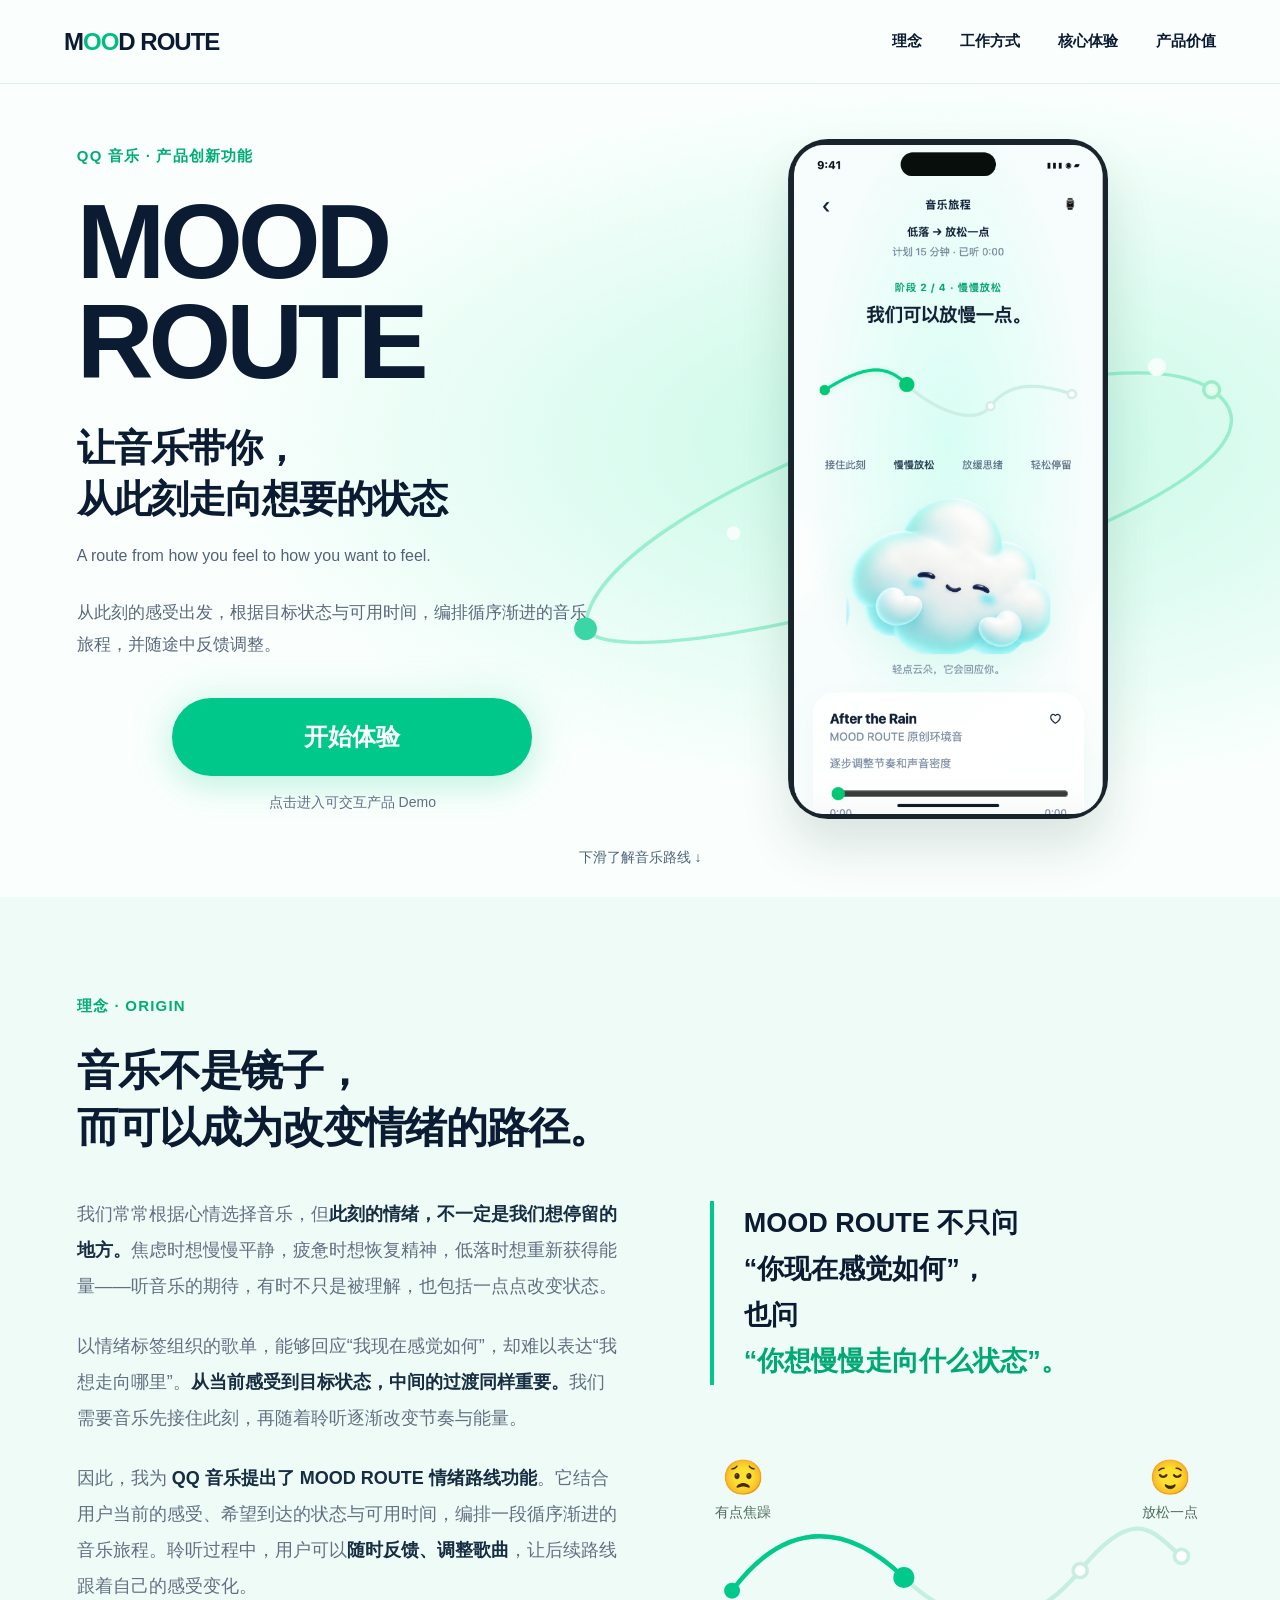
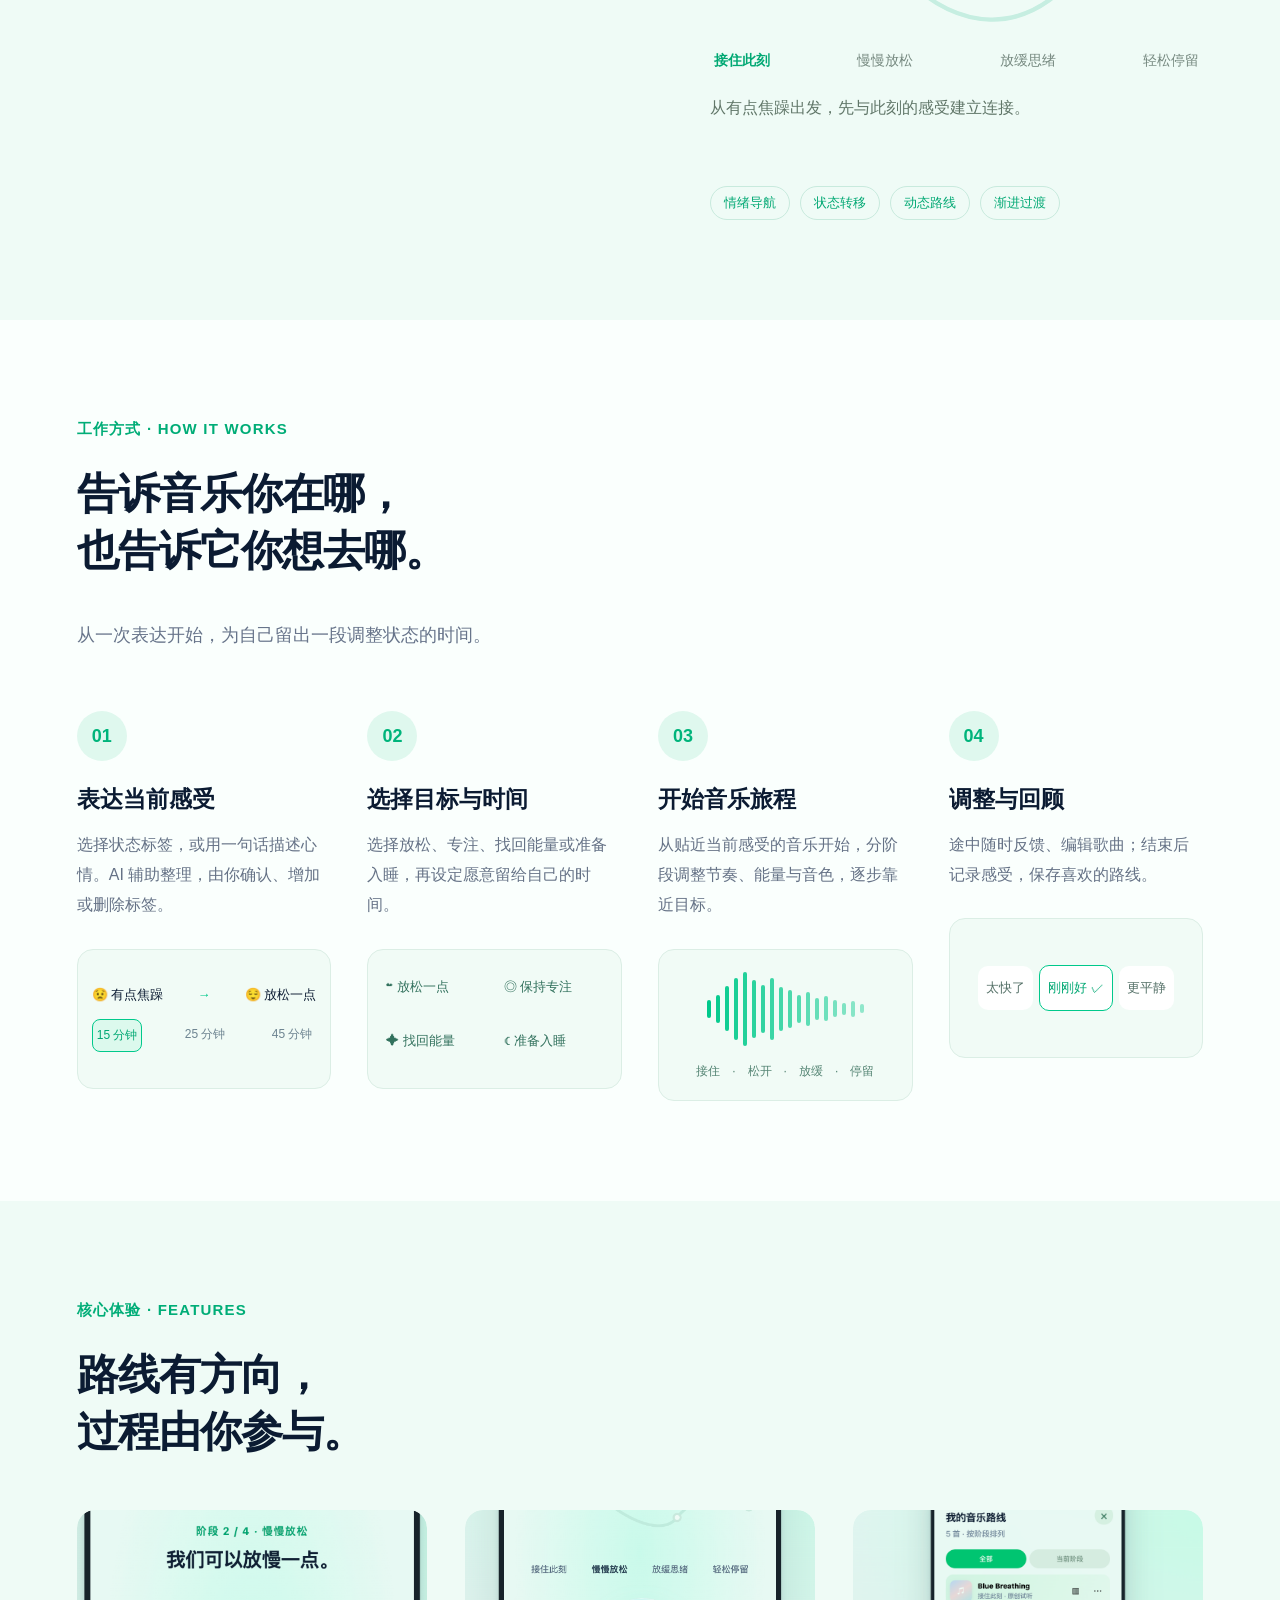
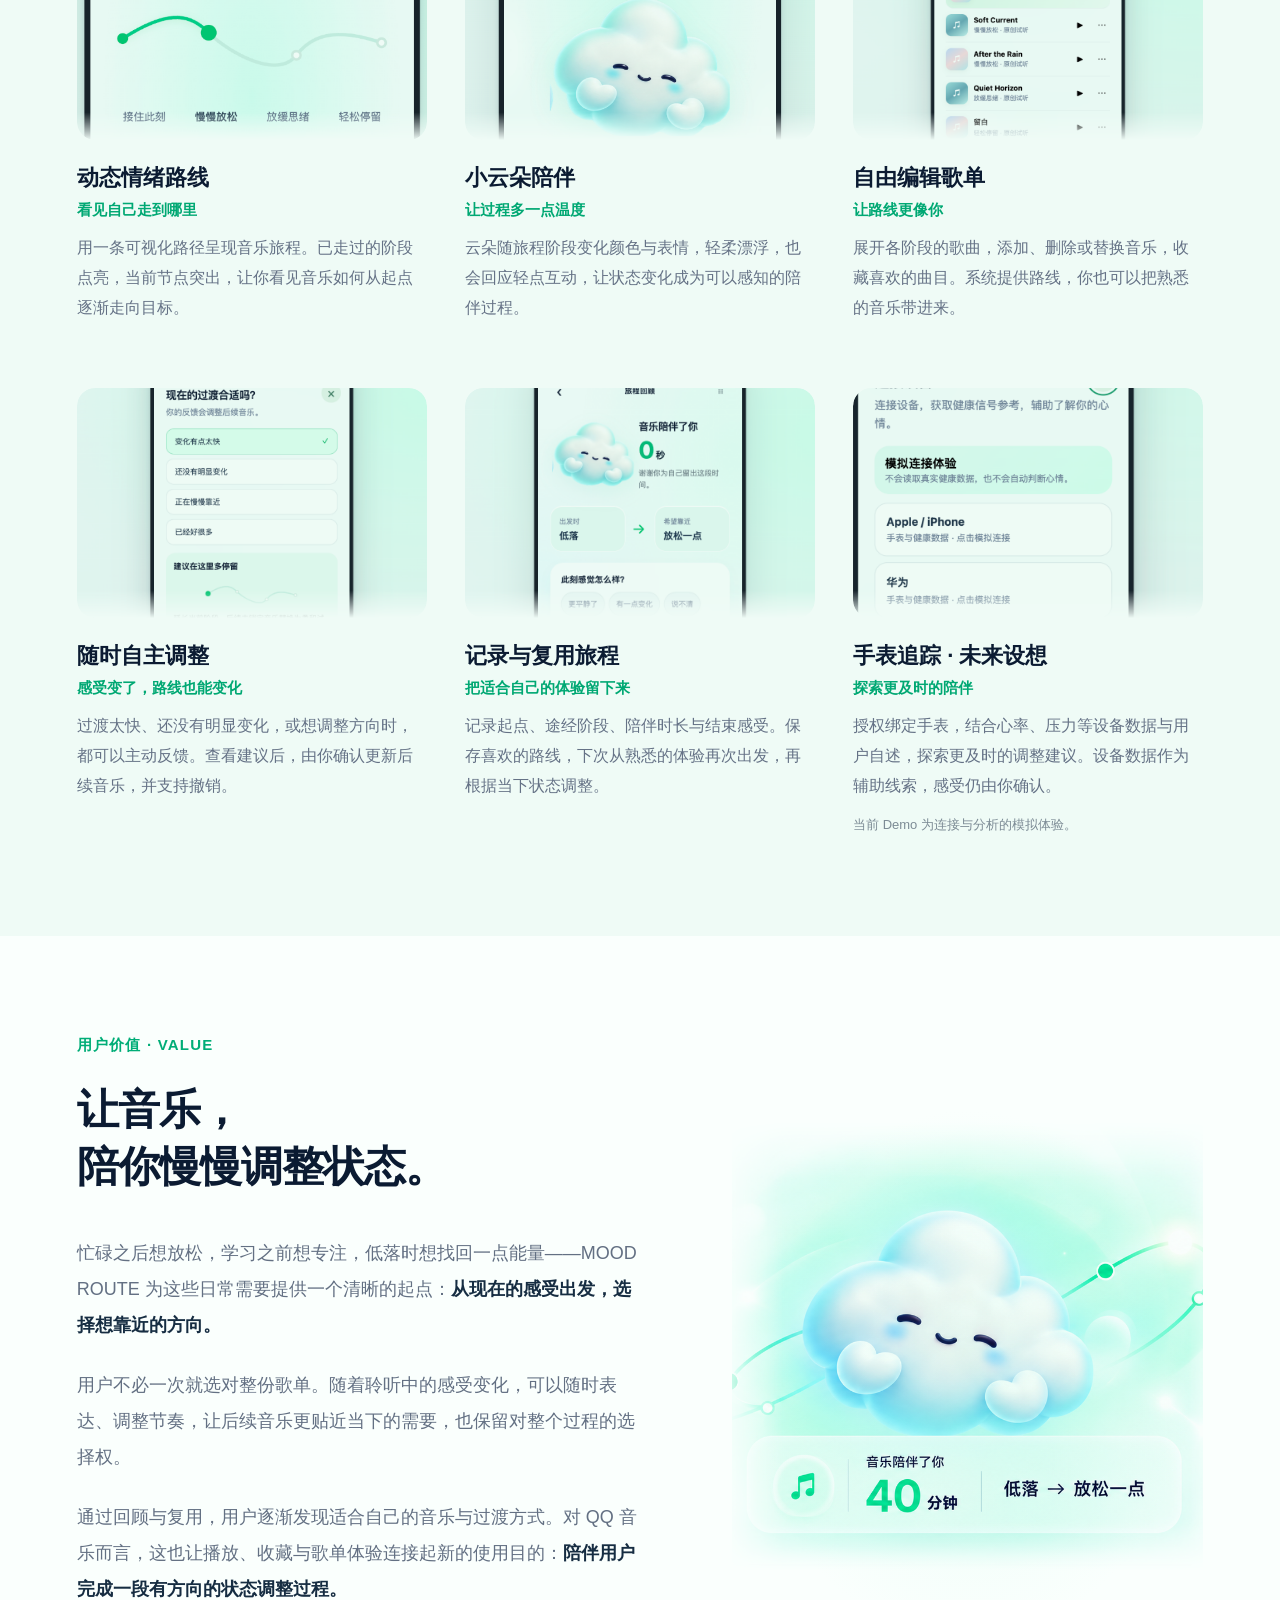
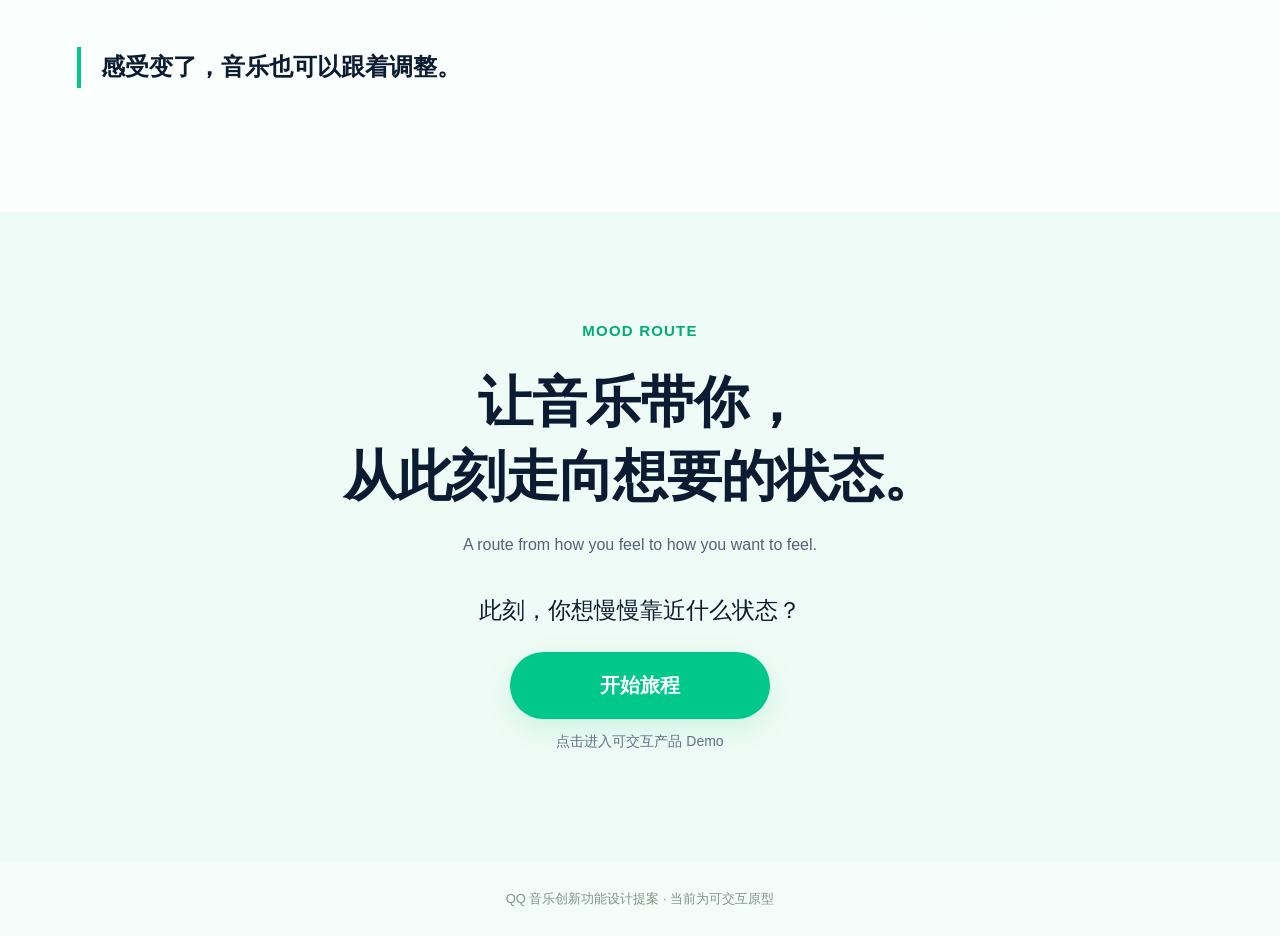
==== index.html @ 5daca17f "Deploy MOOD ROUTE site" ====
<!doctype html><html lang="zh-CN"><head><meta charset="utf-8"><meta name="viewport" content="width=device-width, initial-scale=1"><meta name="theme-color" content="#f3fcf8"><meta name="description" content="MOOD ROUTE，面向 QQ 音乐的情绪路线创新功能。让音乐带你，从此刻走向想要的状态。"><title>MOOD ROUTE · 让音乐带你</title><style>*{box-sizing:border-box}html{scroll-behavior:smooth;scroll-padding-top:90px}body{margin:0;font-family:Inter,"PingFang SC","Microsoft YaHei",sans-serif;color:#0b1b32;background:#fafffd}a{color:inherit;text-decoration:none}button{font:inherit;cursor:pointer}header{height:84px;display:flex;align-items:center;gap:42px;padding:0 5%;position:sticky;top:0;background:#fafffde8;backdrop-filter:blur(18px);z-index:10;border-bottom:1px solid #dfefe7}.logo{font-size:24px;font-weight:900;letter-spacing:-1px;white-space:nowrap}.logo span{color:#00bd82}nav{display:flex;gap:32px;margin-left:auto;font-size:15px;font-weight:600}nav a{position:relative;padding:10px 0}nav a.active:after{content:"";position:absolute;bottom:0;left:0;right:0;height:2px;background:#00bd82}.nav-cta{background:#0b1b32;color:white;padding:12px 22px;border-radius:28px;font-size:14px}.wrap{width:min(1280px,88%);margin:auto}section{padding:100px 0;position:relative;overflow:hidden;scroll-margin-top:0}section:nth-child(even){background:#effbf6}.eyebrow{color:#00ad77;font-weight:750;font-size:15px;letter-spacing:1.2px;margin-bottom:26px}.hero{padding:55px 0 30px;background:radial-gradient(ellipse at 78% 42%,#bcf5df,transparent 48%),#fafffd}.hero-grid{display:grid;grid-template-columns:1.1fr 1fr;align-items:center;gap:80px}h1{font-size:clamp(74px,8vw,125px);line-height:.91;letter-spacing:-6px;margin:0 0 30px;font-weight:900}.title-dot{color:#00c78a}h2{font-size:clamp(28px,2.6vw,40px);line-height:1.4;margin:0 0 18px;letter-spacing:-1px}.english{font-size:16px;line-height:1.6;color:#536279}.hero-copy{font-size:17px;line-height:1.9;max-width:490px;color:#5a687b;margin:28px 0}.cta{display:inline-flex;align-items:center;justify-content:center;background:#00c78a;color:white;font-size:20px;font-weight:750;min-width:260px;padding:20px 40px;border-radius:40px;box-shadow:0 10px 28px #00bf7c24;transition:transform .2s,background .2s}.cta:hover{background:#00ad78;transform:translateY(-3px)}.helper{font-size:14px;color:#627084;margin-top:14px}.hero-art{position:relative;display:grid;justify-items:center}.phone{width:320px;height:675px;border-radius:48px;border:6px solid #14252b;box-shadow:0 28px 50px #11372922;position:relative;z-index:1}.screenshot{background-image:var(--shot);background-size:auto 122%;background-position:center bottom;background-repeat:no-repeat;background-color:#f4fcfa}.orbit{position:absolute;width:560px;height:350px;border:1px solid #00c98b66;border-radius:50%;transform:rotate(-24deg);top:180px}.art-label{font-size:14px;color:#5d8778;margin-top:23px}.scroll{display:block;text-align:center;font-size:14px;color:#5b6e70;margin-top:30px}.section-title{font-size:clamp(32px,3.3vw,50px);line-height:1.35;font-weight:800;max-width:1000px;margin-bottom:40px}.origin-grid{display:grid;grid-template-columns:1.1fr 1fr;gap:90px}.prose p{font-size:18px;line-height:2;color:#637083;margin:0 0 24px}.prose strong{color:#162d42;font-weight:750}.origin-aside{padding-top:5px}blockquote{margin:0 0 48px;border-left:4px solid #00c78a;padding-left:30px;font-size:27px;line-height:1.7;font-weight:700}blockquote em{font-style:normal;color:#00a873}.route-demo{padding:18px 0}.route-line{height:1px;background:linear-gradient(90deg,#00c78a,#c7eadd);margin:24px 25px -16px}.route-buttons{display:flex;justify-content:space-between;gap:5px}.route-buttons button{position:relative;border:0;background:#effbf6;padding:33px 4px 8px;font-size:14px;color:#75887f}.route-buttons button:before{content:"";position:absolute;top:8px;left:calc(50% - 6px);width:12px;height:12px;border:3px solid #c9ecdf;border-radius:50%;background:#effbf6}.route-buttons button.active{color:#00a873;font-weight:700}.route-buttons button.active:before{background:#00c78a;border-color:#00c78a;box-shadow:0 0 0 6px #00c78a18}#stage-copy{font-size:16px;line-height:1.8;color:#607668;min-height:58px}.tags{display:flex;flex-wrap:wrap;gap:10px}.tags span{border:1px solid #c8eadd;border-radius:30px;padding:7px 13px;color:#00a873;font-size:13px}.intro{font-size:18px;color:#67748a;line-height:1.8}.steps{display:grid;grid-template-columns:repeat(4,1fr);gap:36px;margin-top:60px}.number{font-size:18px;font-weight:750;color:#00b47b;display:inline-flex;align-items:center;justify-content:center;width:50px;height:50px;background:#dff8ee;border-radius:50%;margin-bottom:22px}h3{font-size:23px;margin:0 0 14px;line-height:1.4}.steps p,.feature p{font-size:16px;color:#657286;line-height:1.9;margin:0}.mini{display:flex;gap:8px;flex-wrap:wrap;margin-top:25px}.mini span{padding:9px 12px;background:#eaf9f2;border-radius:9px;font-size:13px;color:#229b74}.wave{font-size:30px;color:#00c78a;letter-spacing:3px;margin-top:24px}.features{display:grid;grid-template-columns:repeat(3,1fr);gap:64px 38px;margin-top:50px}.visual{display:block;position:relative;width:100%;height:230px;border:1px solid #d5ede2;border-radius:18px;background-color:#f7fdfb;background-image:var(--shot);background-size:auto 380%;background-position:center 44%;overflow:hidden;transition:transform .25s,border-color .25s}.visual:hover{transform:translateY(-5px);border-color:#00c78a}.visual.cloud{background-position:center 70%;background-size:auto 320%}.visual.list{background-position:center 58%;background-size:auto 220%}.visual.feedback{background-position:center 56%;background-size:auto 230%}.visual.record{background-position:center 42%;background-size:auto 240%}.visual.watch{background-position:center 49%;background-size:auto 250%}.zoom{position:absolute;bottom:12px;right:12px;border-radius:20px;padding:6px 10px;font-size:12px;background:#ffffffdc;color:#326756}.feature h3{margin:23px 0 7px;font-size:22px}.feature h4{font-size:15px;font-weight:600;color:#00a873;margin:0 0 13px}.future{font-size:13px;color:#7c8b95;display:block;line-height:1.7;margin-top:12px}.value-grid{display:grid;grid-template-columns:1.2fr 1fr;gap:90px;align-items:center}.value-quote{font-size:24px;font-weight:750;border-left:4px solid #00c78a;padding-left:20px;line-height:1.7;margin-top:40px}.report{text-align:center;padding:36px 30px 48px;border:1px solid #d4eee3;background:linear-gradient(150deg,#fff,#dcf9ed);border-radius:30px}.report img{width:100%;max-width:340px;height:220px;object-fit:contain}.report>span{display:block;font-size:20px;font-weight:600}.minutes{font-size:88px;font-weight:800;color:#00c78a;line-height:1.4}.minutes small{font-size:22px;color:#122b3e}.report-route{font-size:22px;font-weight:600;display:flex;justify-content:space-evenly;align-items:center}.report-route span{color:#00c78a;font-weight:400}.report p{font-size:15px;color:#718479;line-height:1.8;margin-top:30px}.report>small{color:#80988b;font-size:12px}.ending{text-align:center;background:radial-gradient(ellipse at bottom,#bff4e0,transparent 65%),#fafffd;min-height:650px;display:grid;align-items:center}.ending h2{font-size:clamp(36px,4.3vw,66px);line-height:1.35}.invitation{font-size:23px;margin:38px 0 26px}footer{text-align:center;padding:28px;font-size:13px;color:#819389;background:#f3fcf8}dialog{border:none;border-radius:24px;padding:28px 35px 20px;background:#f5fcf9;max-width:95vw;max-height:95vh;overflow:auto;color:#0b1b32}dialog::backdrop{background:#10283e99;backdrop-filter:blur(6px)}dialog h3{text-align:center;font-size:19px;padding-right:20px}.close{position:absolute;top:12px;right:14px;border:0;border-radius:50%;width:32px;height:32px;font-size:25px;background:#e0f3ea;color:#366d57}.preview-phone{height:min(70vh,720px);aspect-ratio: .47;border:5px solid #18302a;border-radius:36px;margin:auto}dialog p{font-size:13px;color:#748a7d;text-align:center}:focus-visible{outline:3px solid #059465;outline-offset:5px}@media(min-width:1600px){section{min-height:900px;display:flex;align-items:center}.hero{min-height:calc(100vh - 84px)}.scroll{position:absolute;bottom:20px;left:0;right:0}#features{min-height:1100px}.ending{min-height:850px}}@media(max-width:1000px){header{gap:20px}nav{gap:18px}.hero-grid{gap:35px}.phone{width:270px;height:570px}.origin-grid,.value-grid{gap:40px}.steps{grid-template-columns:repeat(2,1fr)}.features{grid-template-columns:repeat(2,1fr)}.section-title{font-size:38px}blockquote{font-size:23px}.orbit{width:380px}.prose p{font-size:17px}}@media(max-width:680px){header{height:70px;padding:0 6%}.logo{font-size:19px}nav{display:none}.nav-cta{margin-left:auto;padding:10px 16px;font-size:13px}.wrap{width:88%}section{padding:65px 0}.hero{padding-top:42px}.hero-grid,.origin-grid,.value-grid{grid-template-columns:1fr;gap:40px}h1{font-size:88px;letter-spacing:-4px}h2{font-size:28px}.hero-copy{font-size:16px}.hero-art{margin-top:10px}.phone{width:285px;height:600px}.orbit{width:360px}.scroll{margin-top:30px}.section-title{font-size:31px;letter-spacing:-.5px;margin-bottom:28px}blockquote{font-size:23px;padding-left:20px}.steps{gap:38px 22px}.steps h3{font-size:19px}.steps p{font-size:15px}.features{grid-template-columns:1fr;gap:42px}.visual{height:245px}.feature p{font-size:16px}.report{margin-top:15px}.value-quote{font-size:21px}.ending{min-height:580px}.ending h2{font-size:33px}.english{font-size:14px}.invitation{font-size:20px}.cta{font-size:18px;padding:17px 34px;min-width:230px}}@media(prefers-reduced-motion:reduce){html{scroll-behavior:auto}*{transition:none!important}}
/* The supplied screenshots already contain the device frame. */
.phone.screenshot{border:0;height:auto;aspect-ratio:491/1044;background-size:auto 122.6%;background-position:50% 92.8%;border-radius:40px}
.preview-phone.screenshot{border:0;aspect-ratio:491/1044;background-size:auto 122.6%;background-position:50% 92.8%;border-radius:32px}
.hero-grid>div:first-child>.cta{display:flex;width:min(360px,100%);min-height:78px;margin:36px auto 0;font-size:24px;box-shadow:0 0 36px 12px #00c78a18,0 12px 28px #00c78a20}
.hero-grid>div:first-child>.helper{text-align:center;margin-top:18px}
@media(max-width:680px){.hero-grid>div:first-child>.cta{width:min(330px,100%);min-height:72px;font-size:23px;margin-top:30px}}

.visual{cursor:default}.visual:hover{transform:none;border-color:#d5ede2}.visual.record{background-image:var(--shot);background-color:#f7fdfb;background-size:auto 240%;background-position:center 42%;padding:0}
.value-art{position:relative;overflow:hidden;min-height:550px;display:flex;align-items:center;background:radial-gradient(ellipse,#c8fae850,transparent 68%)}.value-art img{width:112%;max-width:none;margin-left:-6%;mix-blend-mode:multiply;mask-image:linear-gradient(to right,transparent 3%,#000 15%,#000 92%,transparent),linear-gradient(to bottom,transparent 1%,#000 12%,#000 79%,transparent 88%);mask-composite:intersect}
.route-demo{position:relative;padding-top:24px}.emotion-ends{display:flex;justify-content:space-between;padding:0 5px}.emotion-ends span{font-size:34px;text-align:center}.emotion-ends small{display:block;font-size:14px;color:#506c60;margin-top:7px}.flow-route{width:100%;display:block;margin:-15px 0 -8px}.route-buttons button{padding-top:12px}.route-buttons button:before{display:none}
.step-visual{min-height:140px;margin-top:28px;padding:20px 14px;border-radius:16px;background:#f1fbf6;border:1px solid #dbeee5;display:flex;flex-direction:column;justify-content:center;gap:15px}.state-pair{display:flex;align-items:center;justify-content:space-between;font-size:13px;gap:5px}.state-pair b{color:#00c98b}.time-options{display:flex;justify-content:space-between;gap:4px;font-size:12px;color:#6c8390}.time-options span{padding:7px 4px}.selected{background:#dcf9ed;border:1px solid #00c98b;border-radius:8px;color:#00a873!important}.goals{display:grid;grid-template-columns:1fr 1fr;gap:10px;font-size:13px}.goals span{padding:8px 4px;color:#32715d}.bars{display:flex;align-items:center;justify-content:center;gap:5px;height:78px}.bars i{width:4px;display:block;background:#00c98b;border-radius:4px}.phase-labels{font-size:12px;text-align:center;color:#548473}.feedback-options{flex-direction:row;align-items:center;gap:6px;font-size:13px}.feedback-options span{padding:13px 8px;background:#fff;border-radius:10px;color:#557168}
@media(max-width:680px){.value-art{min-height:380px}.step-visual{padding:14px 9px}.state-pair{font-size:11px}.time-options{font-size:10px}.goals{font-size:11px}.feedback-options{font-size:11px;gap:3px}.feedback-options span{padding:12px 4px}}

header>.nav-cta{display:none}header nav{gap:38px}.hero{background:radial-gradient(ellipse at 74% 44%,#c4f9e6 0,transparent 55%),#fafffd}.hero-grid{grid-template-columns:1.08fr 1fr;gap:65px}.hero h1{font-size:clamp(80px,8.3vw,128px);line-height:.94;letter-spacing:-5px}.mood-o{color:#00c98b;position:relative;display:inline-block}.mood-o img{position:absolute;left:8%;top:25%;width:85%;height:55%;object-fit:contain;filter:brightness(0) invert(1)}.hero h2{font-size:clamp(30px,3vw,44px);line-height:1.35;font-weight:800}.hero .hero-copy{max-width:510px}.hero-path{position:absolute;width:145%;height:auto;max-width:none;left:-30%;top:80px;overflow:visible;opacity:.75}.hero .scroll{color:#4c6377}.visual.watch{background-size:100% auto;background-position:center 39%;background-image:var(--shot)}
@media(max-width:680px){.hero-grid{grid-template-columns:1fr;gap:40px}.hero h1{font-size:88px}.hero h2{font-size:30px}.hero-path{width:125%;left:-12%}header{justify-content:space-between}}

.visual.watch{background-size:auto 180%;background-position:47% 62%}

.integrated-art{position:relative;overflow:hidden;background-image:none!important;background-color:transparent!important;border:0!important}.integrated-image{position:absolute;max-width:none!important;width:auto;height:380%;left:50%;top:-123.2%;transform:translateX(-50%);pointer-events:none}.phone.integrated-art .integrated-image{height:122.6%;top:-20.97%}.visual.cloud .integrated-image{height:320%;top:-154%}.visual.list .integrated-image{height:220%;top:-69.6%}.visual.feedback .integrated-image{height:230%;top:-72.8%}.visual.record .integrated-image{height:240%;top:-58.8%}.visual.watch .integrated-image{height:180%;top:-49.6%;left:47%}.visual.integrated-art{border-radius:18px;mask-image:linear-gradient(to bottom,#000 88%,transparent);mix-blend-mode:multiply}
</style></head><body>
<header><a class="logo" href="#home">M<span>OO</span>D ROUTE</a><nav aria-label="页面导航"><a href="#origin">理念</a><a href="#how">工作方式</a><a href="#features">核心体验</a><a href="#value">产品价值</a></nav><a class="nav-cta" href="green.html">开始旅程</a></header>
<main><section id="home" class="hero"><div class="wrap hero-grid"><div><div class="eyebrow">QQ 音乐 · 产品创新功能</div><h1>MOOD<br>ROUTE</h1><h2>让音乐带你，<br>从此刻走向想要的状态</h2><p class="english">A route from how you feel to how you want to feel.</p><p class="hero-copy">从此刻的感受出发，根据目标状态与可用时间，编排循序渐进的音乐旅程，并随途中反馈调整。</p><a class="cta" href="green.html">开始体验</a><div class="helper">点击进入可交互产品 Demo</div></div><div class="hero-art"><svg class="hero-path" viewBox="0 0 650 480" aria-hidden="true"><path d="M40 360 C40 250 500 85 590 150 C720 240 80 420 40 360" fill="none" stroke="#82eac4" stroke-width="3"/><circle cx="40" cy="360" r="10" fill="#00c98b"/><circle cx="590" cy="150" r="7" fill="#e3ffee" stroke="#86e9bc" stroke-width="3"/><circle cx="170" cy="276" r="6" fill="white"/><circle cx="542" cy="130" r="8" fill="white"/></svg><div class="phone screenshot integrated-art" role="img" aria-label="最终版音乐旅程播放界面"><img src="[data-uri]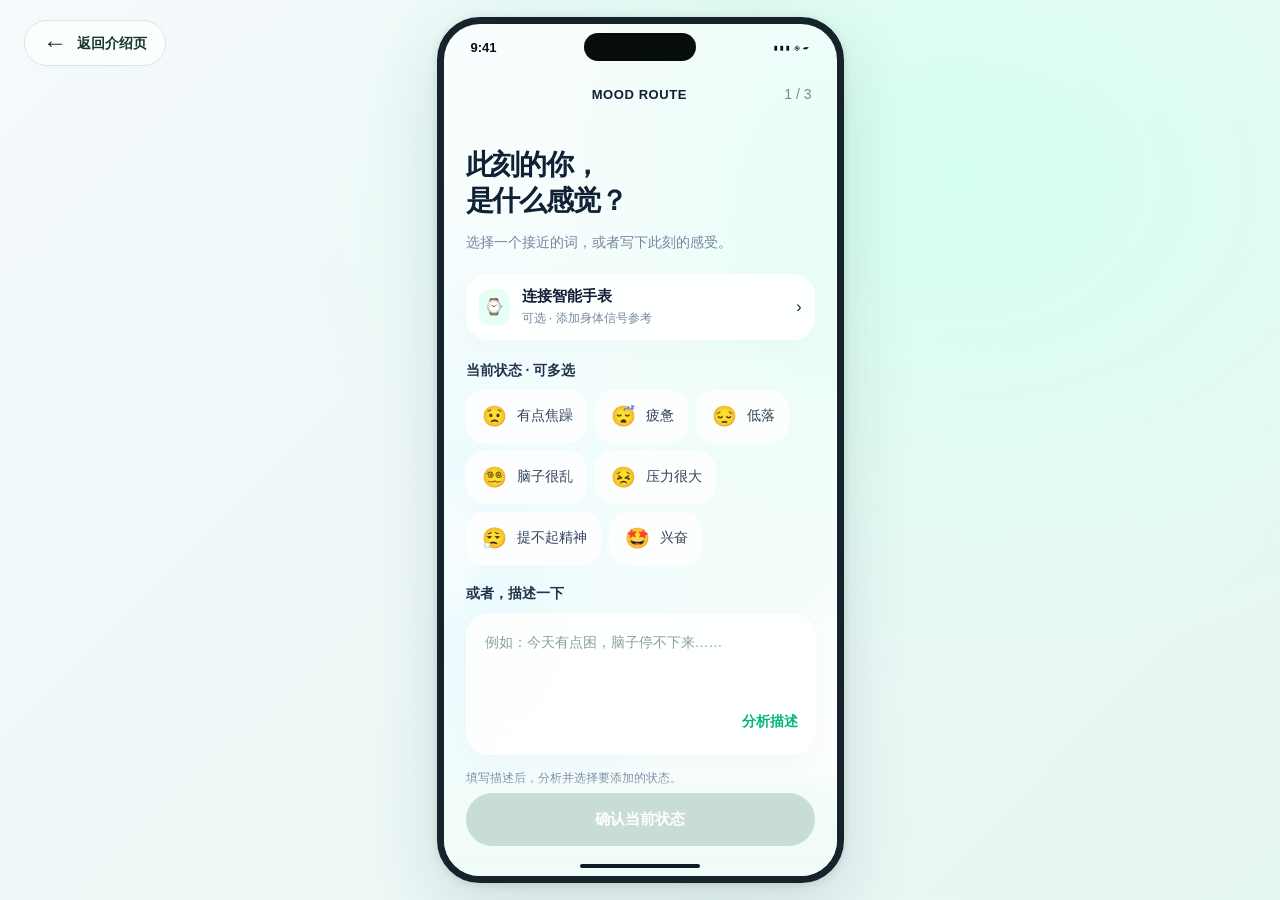
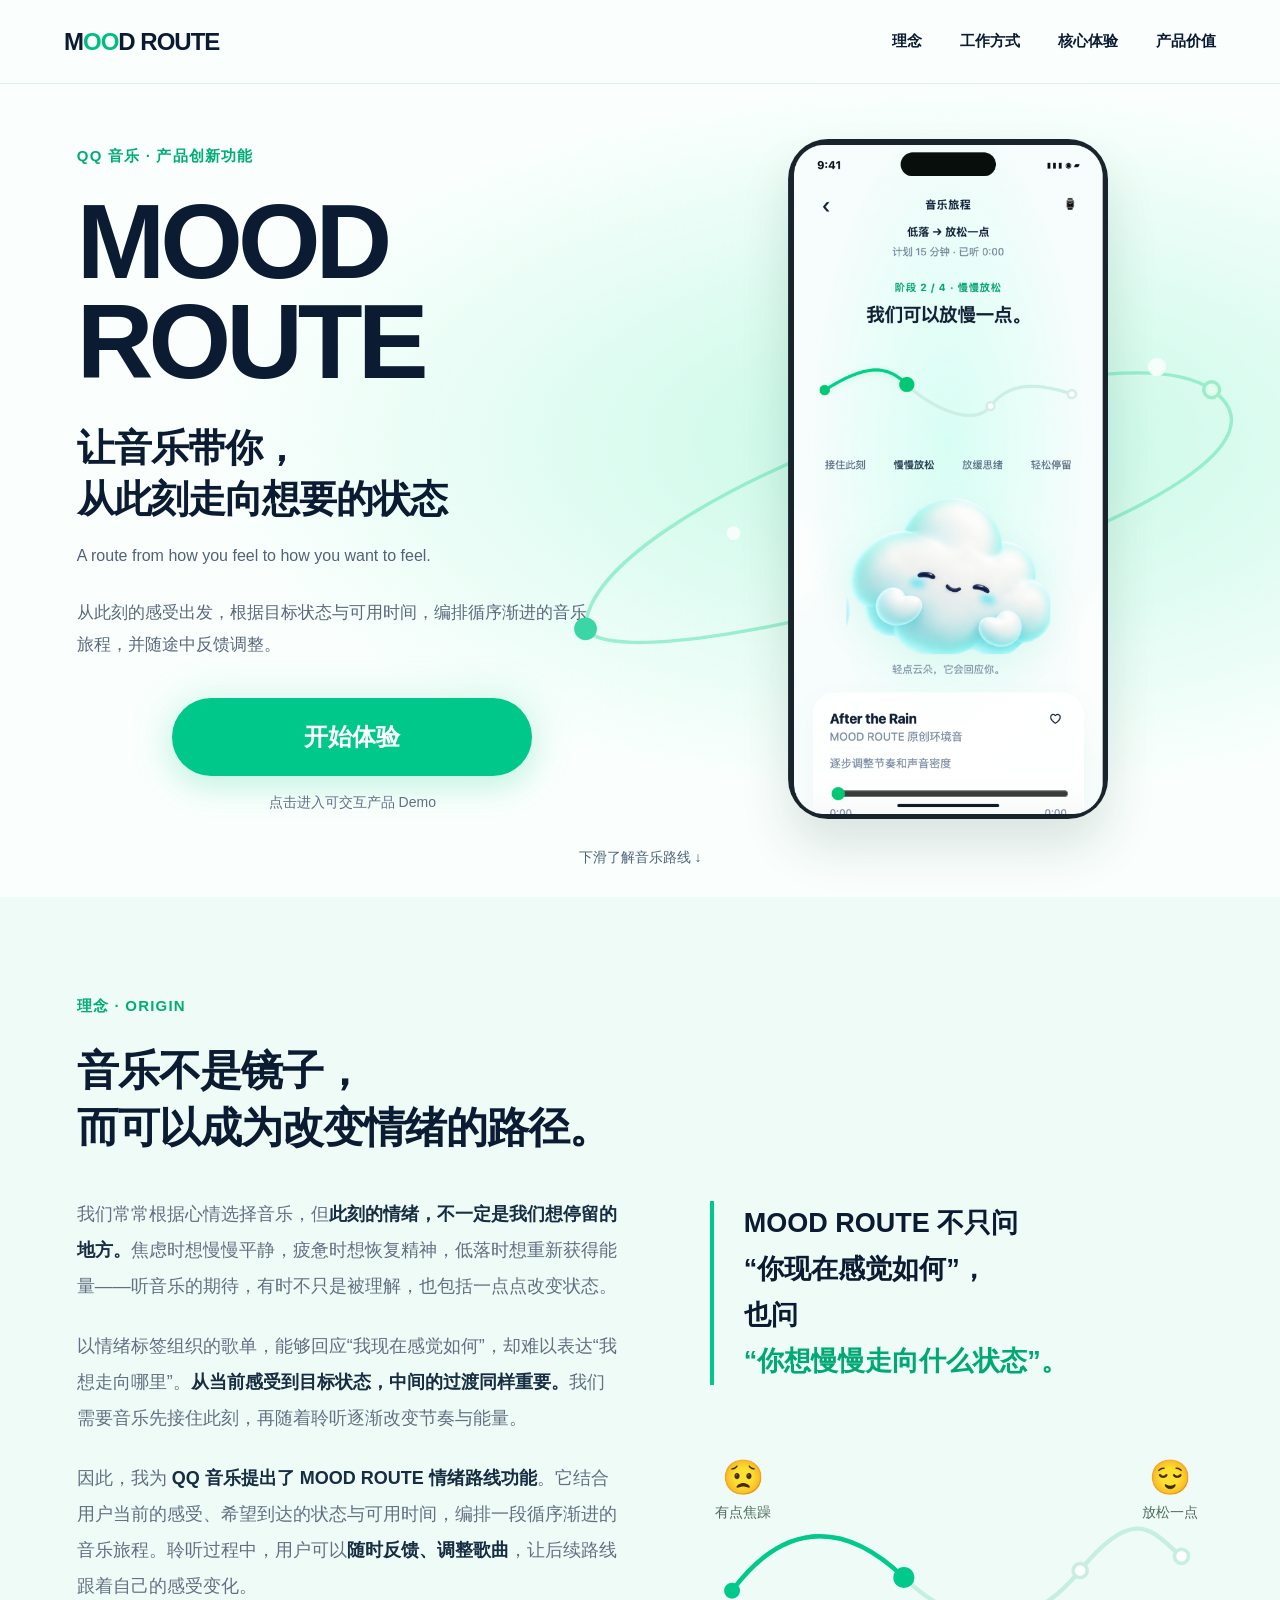
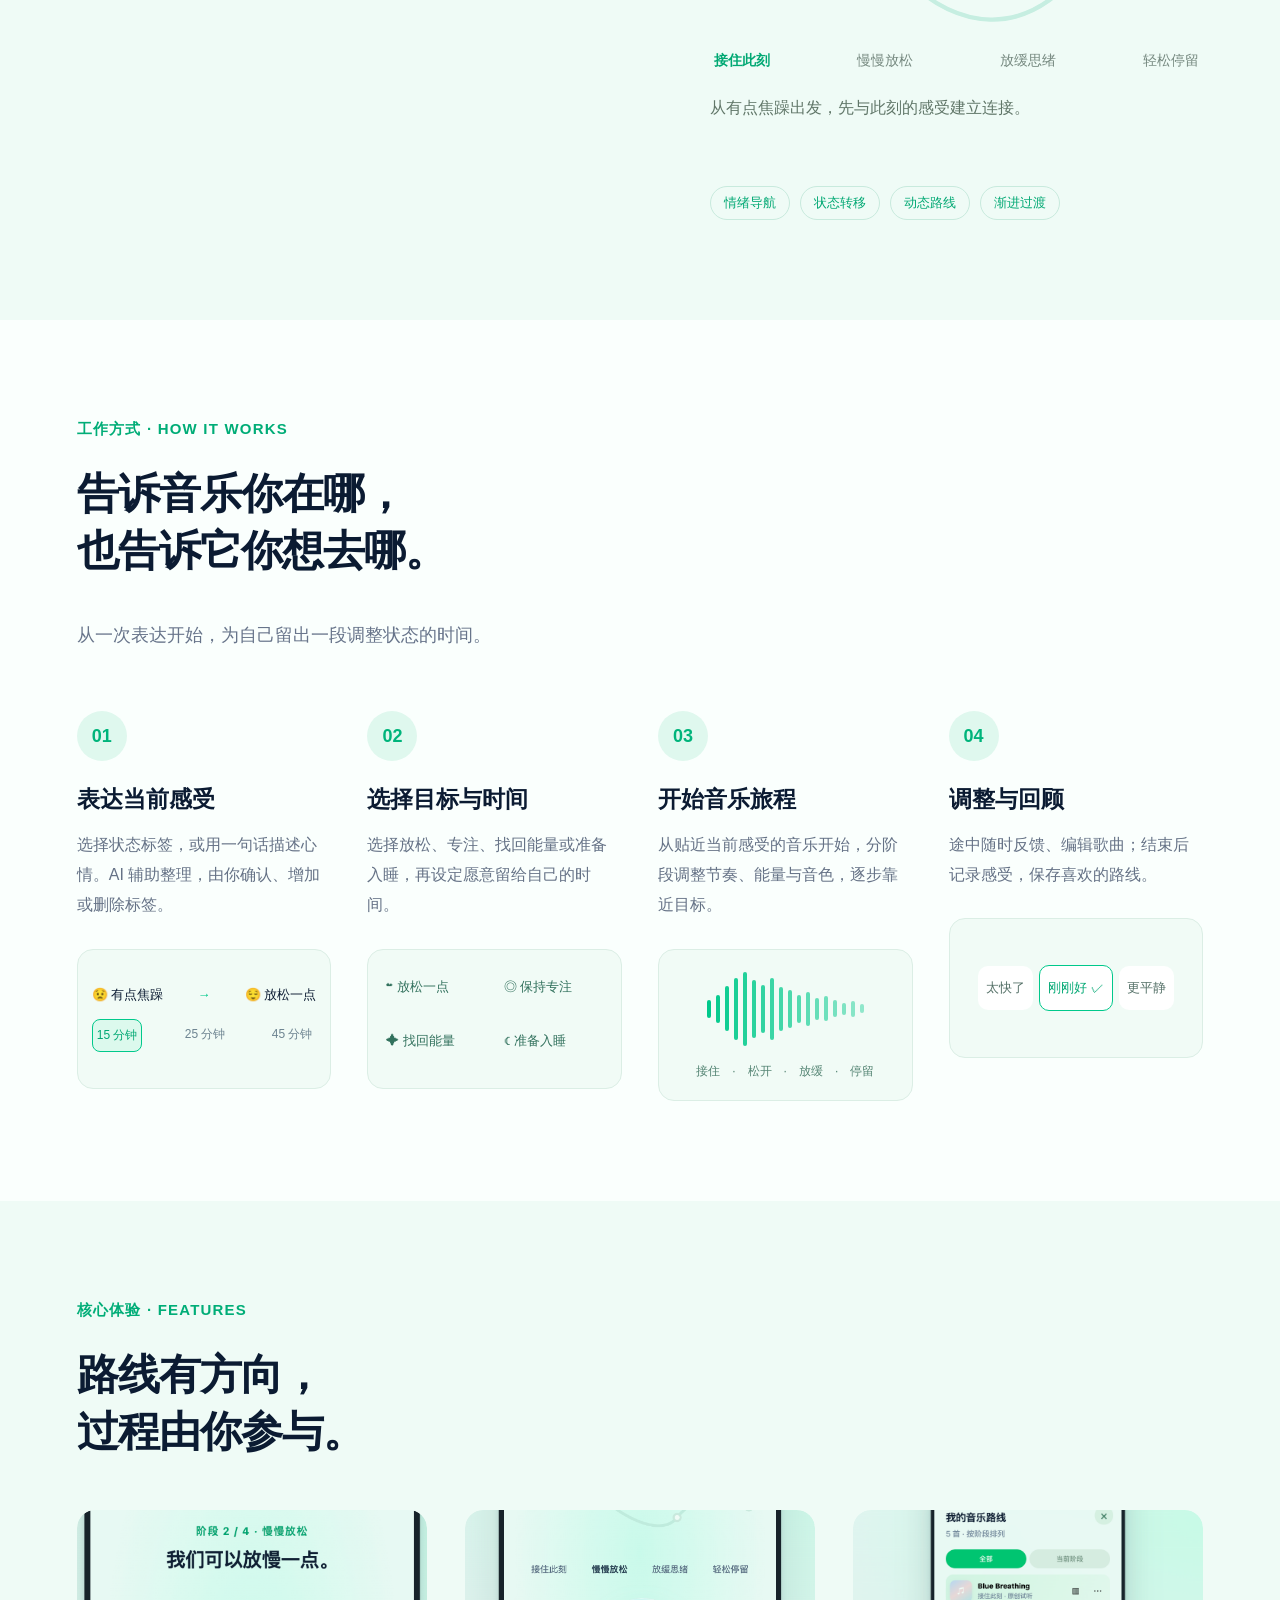
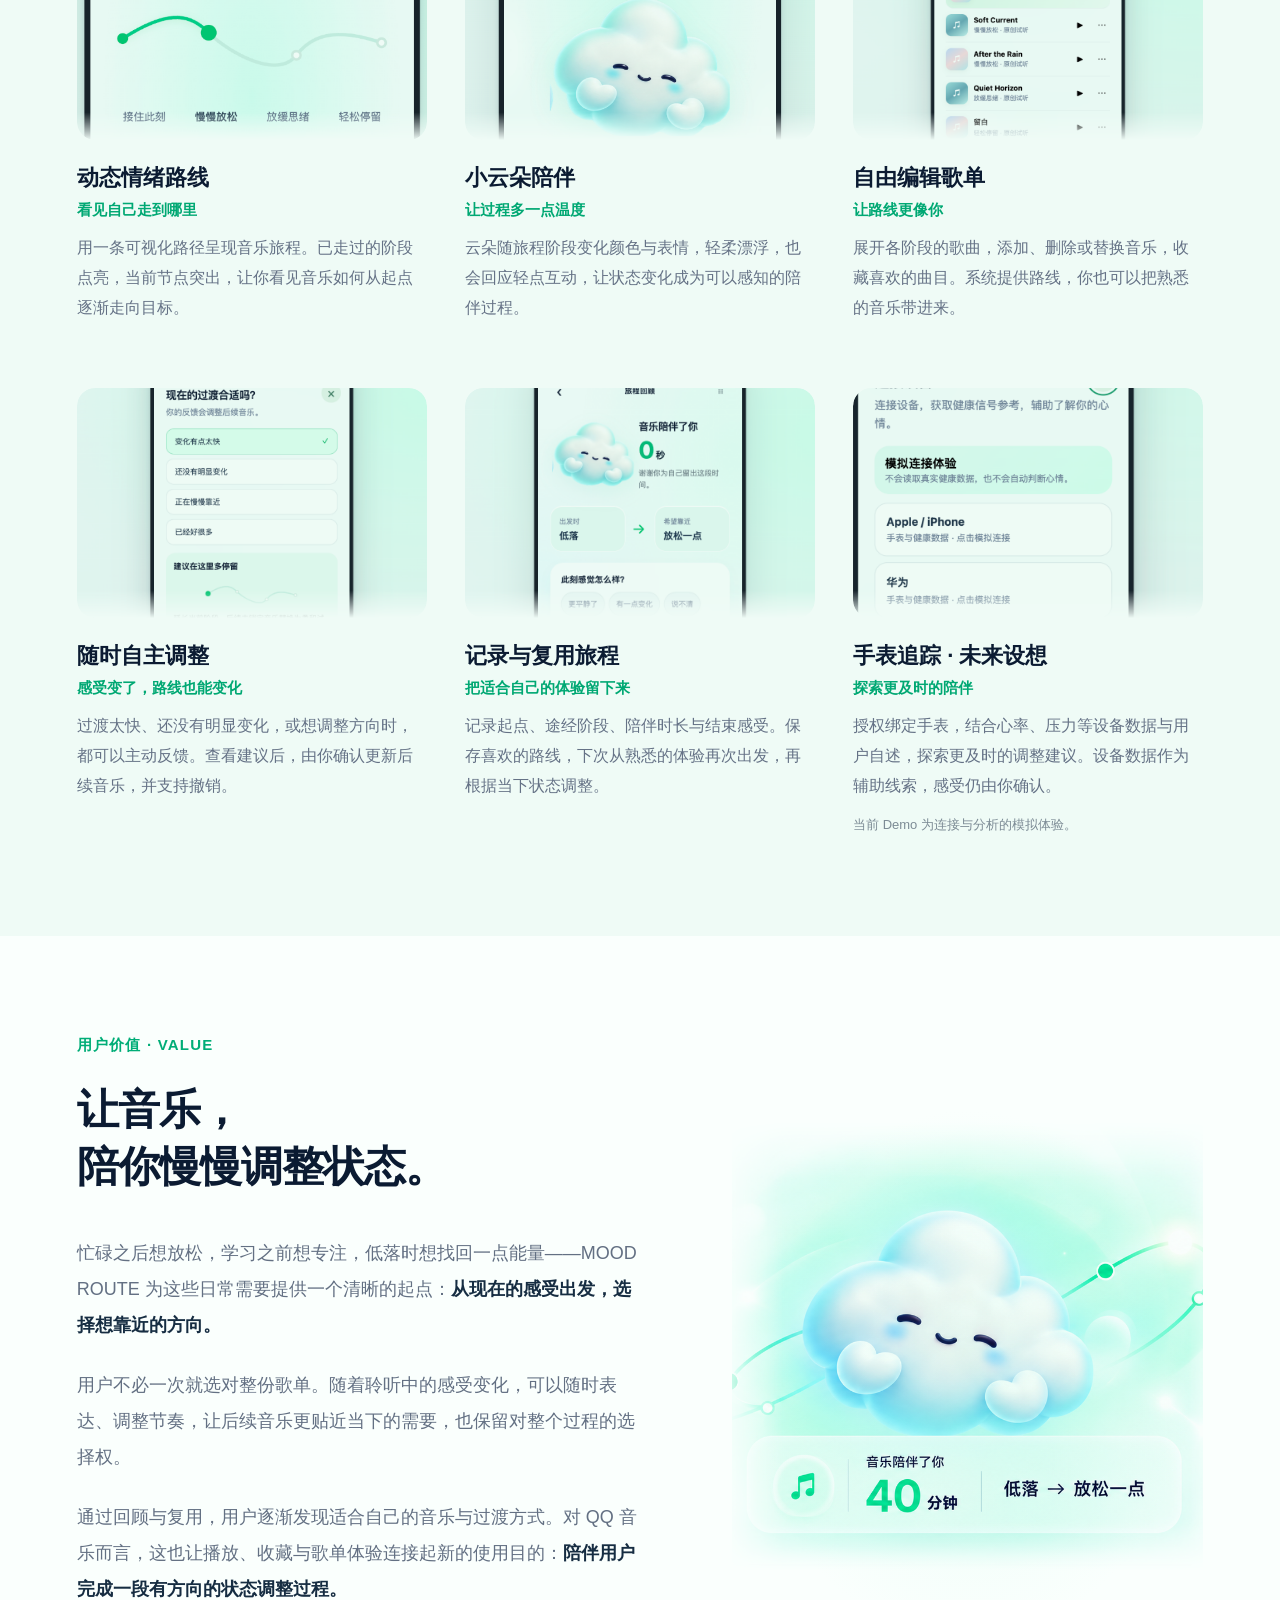
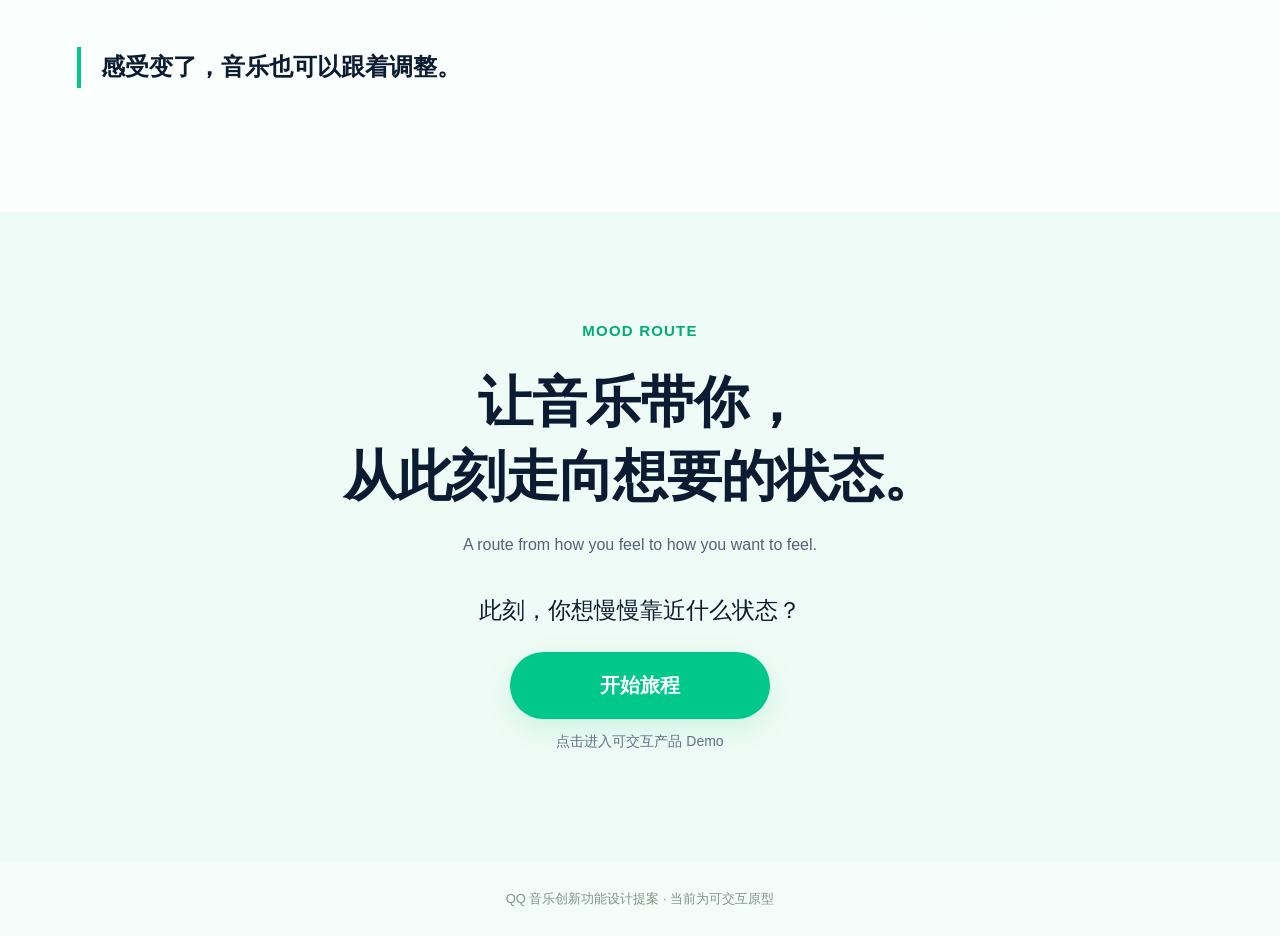
